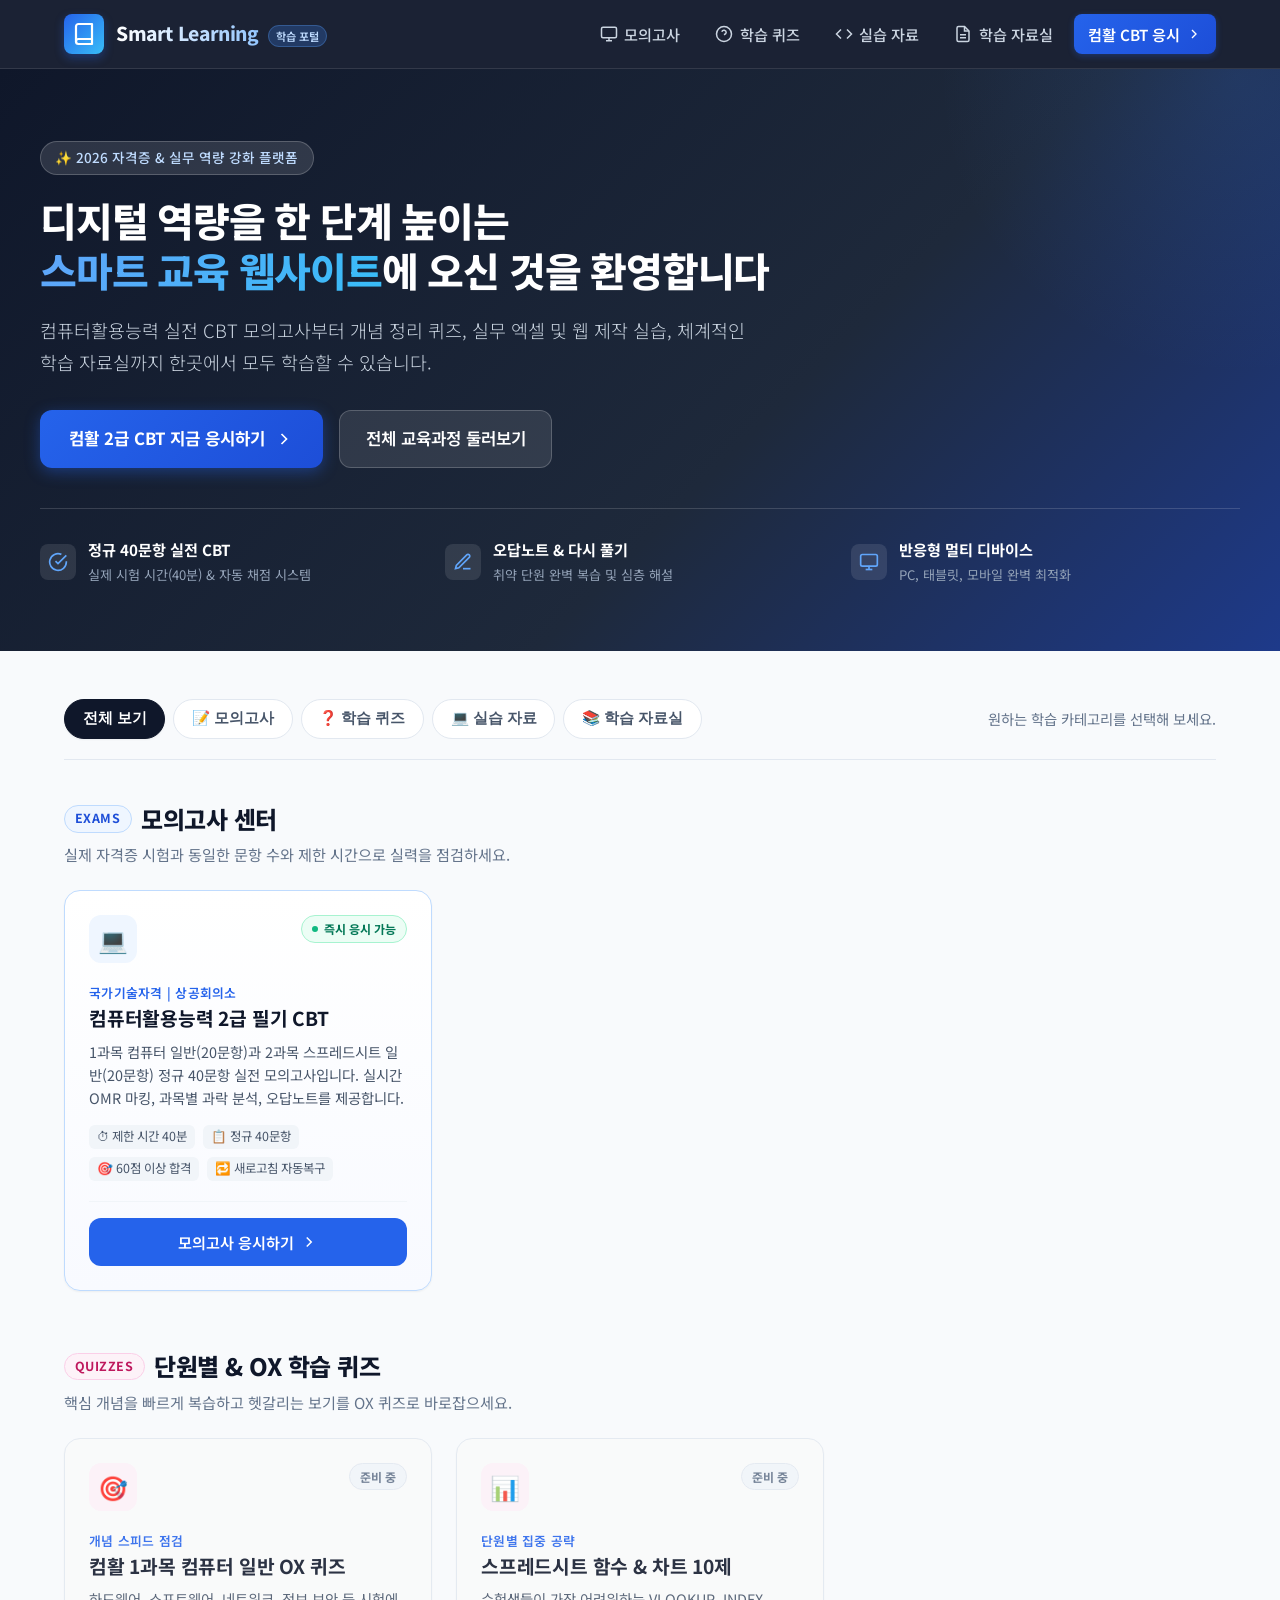
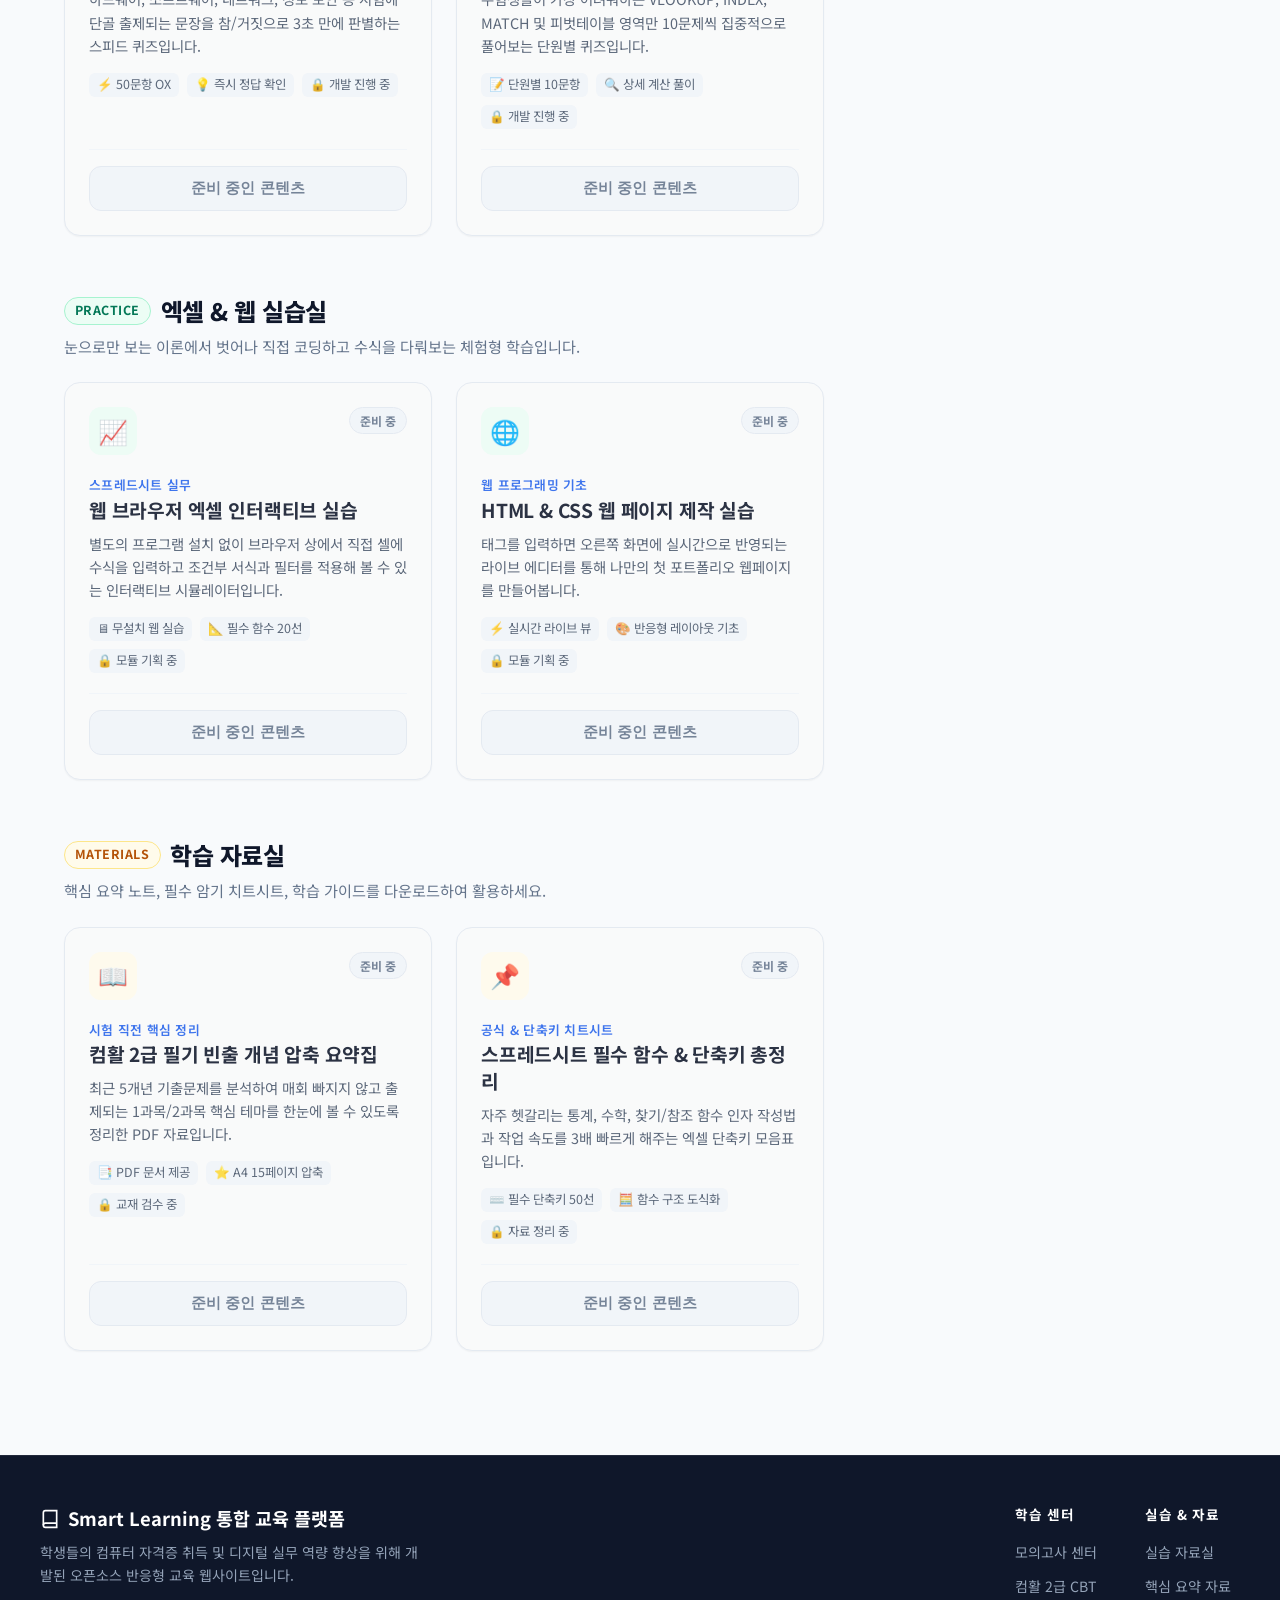
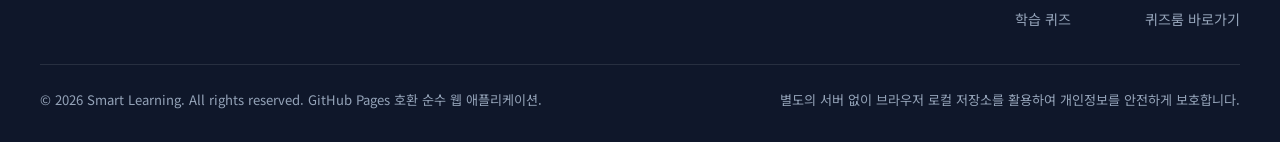
==== index.html @ a17dc9d6 "Add files via upload Initial commit - Smart Learning" ====
<!DOCTYPE html>
<html lang="ko">

<head>
  <meta charset="UTF-8">
  <meta name="viewport" content="width=device-width, initial-scale=1.0">
  <title>Smart Learning - 스마트 교육 포털</title>
  <meta name="description" content="컴퓨터활용능력 CBT 모의고사, 단원별 퀴즈, 엑셀 및 웹 실습, 학습 자료실을 갖춘 통합 스마트러닝 플랫폼">

  <!-- 웹 폰트 (Noto Sans KR) -->
  <link rel="preconnect" href="https://fonts.googleapis.com">
  <link rel="preconnect" href="https://fonts.gstatic.com" crossorigin>
  <link href="https://fonts.googleapis.com/css2?family=Noto+Sans+KR:wght@300;400;500;600;700;800&display=swap"
    rel="stylesheet">

  <!-- 공통 스타일시트 (상대 경로) -->
  <link rel="stylesheet" href="./assets/css/main.css">
</head>

<body>
  <!-- =========================================================================
       1. 상단 글로벌 네비게이션 (GNB)
       ========================================================================= -->
  <header class="site-header">
    <div class="header-container">
      <a href="./index.html" class="brand-logo" aria-label="Smart Learning 홈으로 이동">
        <div class="brand-icon">
          <svg width="24" height="24" viewBox="0 0 24 24" fill="none" stroke="currentColor" stroke-width="2.2"
            stroke-linecap="round" stroke-linejoin="round">
            <path d="M4 19.5A2.5 2.5 0 0 1 6.5 17H20"></path>
            <path d="M6.5 2H20v20H6.5A2.5 2.5 0 0 1 4 19.5v-15A2.5 2.5 0 0 1 6.5 2z"></path>
          </svg>
        </div>
        <div>
          <span class="brand-title">Smart Learning</span>
          <span class="brand-badge">학습 포털</span>
        </div>
      </a>

      <!-- 데스크톱 네비게이션 -->
      <nav class="nav-desktop" aria-label="주요 메뉴">
        <a href="#exams" class="nav-link">
          <svg width="18" height="18" viewBox="0 0 24 24" fill="none" stroke="currentColor" stroke-width="2">
            <rect x="2" y="3" width="20" height="14" rx="2" ry="2"></rect>
            <line x1="8" y1="21" x2="16" y2="21"></line>
            <line x1="12" y1="17" x2="12" y2="21"></line>
          </svg>
          <span>모의고사</span>
        </a>
        <a href="#quizzes" class="nav-link">
          <svg width="18" height="18" viewBox="0 0 24 24" fill="none" stroke="currentColor" stroke-width="2">
            <circle cx="12" cy="12" r="10"></circle>
            <path d="M9.09 9a3 3 0 0 1 5.83 1c0 2-3 3-3 3"></path>
            <line x1="12" y1="17" x2="12.01" y2="17"></line>
          </svg>
          <span>학습 퀴즈</span>
        </a>
        <a href="#practice" class="nav-link">
          <svg width="18" height="18" viewBox="0 0 24 24" fill="none" stroke="currentColor" stroke-width="2">
            <polyline points="16 18 22 12 16 6"></polyline>
            <polyline points="8 6 2 12 8 18"></polyline>
          </svg>
          <span>실습 자료</span>
        </a>
        <a href="#materials" class="nav-link">
          <svg width="18" height="18" viewBox="0 0 24 24" fill="none" stroke="currentColor" stroke-width="2">
            <path d="M14 2H6a2 2 0 0 0-2 2v16a2 2 0 0 0 2 2h12a2 2 0 0 0 2-2V8z"></path>
            <polyline points="14 2 14 8 20 8"></polyline>
            <line x1="16" y1="13" x2="8" y2="13"></line>
            <line x1="16" y1="17" x2="8" y2="17"></line>
          </svg>
          <span>학습 자료실</span>
        </a>
        <a href="./exams/com2-cbt/index.html" class="nav-link nav-cta">
          <span>컴활 CBT 응시</span>
          <svg width="16" height="16" viewBox="0 0 24 24" fill="none" stroke="currentColor" stroke-width="2">
            <polyline points="9 18 15 12 9 6"></polyline>
          </svg>
        </a>
      </nav>

      <!-- 모바일 햄버거 토글 버튼 -->
      <button type="button" class="mobile-menu-btn" id="mobile-menu-toggle" aria-label="모바일 메뉴 열기"
        aria-expanded="false">
        <svg width="26" height="26" viewBox="0 0 24 24" fill="none" stroke="currentColor" stroke-width="2">
          <line x1="3" y1="12" x2="21" y2="12"></line>
          <line x1="3" y1="6" x2="21" y2="6"></line>
          <line x1="3" y1="18" x2="21" y2="18"></line>
        </svg>
      </button>
    </div>

    <!-- 모바일 드로어 메뉴 -->
    <div class="mobile-nav-drawer" id="mobile-nav-drawer">
      <ul class="mobile-nav-list">
        <li>
          <a href="#exams" class="mobile-nav-link">📝 모의고사 (Exams)</a>
        </li>
        <li>
          <a href="#quizzes" class="mobile-nav-link">❓ 학습 퀴즈 (Quizzes)</a>
        </li>
        <li>
          <a href="#practice" class="mobile-nav-link">💻 실습 자료 (Practice)</a>
        </li>
        <li>
          <a href="#materials" class="mobile-nav-link">📚 학습 자료실 (Materials)</a>
        </li>
        <li>
          <a href="./exams/com2-cbt/index.html" class="mobile-nav-link" style="color: #60a5fa; font-weight: 700;">🚀
            컴활 2급 CBT 바로 응시</a>
        </li>
      </ul>
    </div>
  </header>

  <!-- =========================================================================
       2. 히어로 배너 섹션
       ========================================================================= -->
  <section class="hero-section">
    <div class="hero-container">
      <div class="hero-pill">
        <span>✨ 2026 자격증 & 실무 역량 강화 플랫폼</span>
      </div>
      <h1 class="hero-title">
        디지털 역량을 한 단계 높이는<br>
        <span class="highlight">스마트 교육 웹사이트</span>에 오신 것을 환영합니다
      </h1>
      <p class="hero-desc">
        컴퓨터활용능력 실전 CBT 모의고사부터 개념 정리 퀴즈, 실무 엑셀 및 웹 제작 실습,
        체계적인 학습 자료실까지 한곳에서 모두 학습할 수 있습니다.
      </p>

      <div class="hero-actions">
        <a href="./exams/com2-cbt/index.html" class="btn-primary-hero">
          <span>컴활 2급 CBT 지금 응시하기</span>
          <svg width="20" height="20" viewBox="0 0 24 24" fill="none" stroke="currentColor" stroke-width="2">
            <polyline points="9 18 15 12 9 6"></polyline>
          </svg>
        </a>
        <a href="#content-area" class="btn-secondary-hero">
          <span>전체 교육과정 둘러보기</span>
        </a>
      </div>

      <!-- 하단 특징 요약 -->
      <div class="hero-features">
        <div class="feature-item">
          <div class="feature-icon-wrapper">
            <svg width="20" height="20" viewBox="0 0 24 24" fill="none" stroke="currentColor" stroke-width="2">
              <path d="M22 11.08V12a10 10 0 1 1-5.93-9.14"></path>
              <polyline points="22 4 12 14.01 9 11.01"></polyline>
            </svg>
          </div>
          <div class="feature-text">
            <strong>정규 40문항 실전 CBT</strong>
            <span>실제 시험 시간(40분) & 자동 채점 시스템</span>
          </div>
        </div>
        <div class="feature-item">
          <div class="feature-icon-wrapper">
            <svg width="20" height="20" viewBox="0 0 24 24" fill="none" stroke="currentColor" stroke-width="2">
              <path d="M12 20h9"></path>
              <path d="M16.5 3.5a2.121 2.121 0 0 1 3 3L7 19l-4 1 1-4L16.5 3.5z"></path>
            </svg>
          </div>
          <div class="feature-text">
            <strong>오답노트 & 다시 풀기</strong>
            <span>취약 단원 완벽 복습 및 심층 해설</span>
          </div>
        </div>
        <div class="feature-item">
          <div class="feature-icon-wrapper">
            <svg width="20" height="20" viewBox="0 0 24 24" fill="none" stroke="currentColor" stroke-width="2">
              <rect x="2" y="3" width="20" height="14" rx="2" ry="2"></rect>
              <line x1="8" y1="21" x2="16" y2="21"></line>
              <line x1="12" y1="17" x2="12" y2="21"></line>
            </svg>
          </div>
          <div class="feature-text">
            <strong>반응형 멀티 디바이스</strong>
            <span>PC, 태블릿, 모바일 완벽 최적화</span>
          </div>
        </div>
      </div>
    </div>
  </section>

  <!-- =========================================================================
       3. 메인 콘텐츠 영역 (필터 및 4대 학습 영역)
       ========================================================================= -->
  <main class="main-wrapper" id="content-area">
    <!-- 카테고리 필터 탭 -->
    <div class="filter-container">
      <div class="filter-tabs" role="tablist">
        <button type="button" class="filter-btn active" data-filter="all">
          <span>전체 보기</span>
        </button>
        <button type="button" class="filter-btn" data-filter="exams">
          <span>📝 모의고사</span>
        </button>
        <button type="button" class="filter-btn" data-filter="quizzes">
          <span>❓ 학습 퀴즈</span>
        </button>
        <button type="button" class="filter-btn" data-filter="practice">
          <span>💻 실습 자료</span>
        </button>
        <button type="button" class="filter-btn" data-filter="materials">
          <span>📚 학습 자료실</span>
        </button>
      </div>
      <div class="filter-info">
        <span>원하는 학습 카테고리를 선택해 보세요.</span>
      </div>
    </div>

    <!-- =======================================================================
         카테고리 1: 모의고사 (Exams)
         ======================================================================= -->
    <section class="category-section" id="exams" data-category="exams">
      <div class="section-header">
        <div>
          <div class="section-title-wrap">
            <span class="section-badge badge-exams">EXAMS</span>
            <h2 class="section-title">모의고사 센터</h2>
          </div>
          <p class="section-desc">실제 자격증 시험과 동일한 문항 수와 제한 시간으로 실력을 점검하세요.</p>
        </div>
      </div>

      <div class="cards-grid">
        <!-- [활성] 컴퓨터활용능력 2급 필기 CBT 카드 -->
        <article class="learning-card active-card">
          <div>
            <div class="card-header-row">
              <div class="card-icon icon-blue">
                💻
              </div>
              <span class="card-status-pill status-active">즉시 응시 가능</span>
            </div>
            <div class="card-body">
              <span class="card-subject">국가기술자격 | 상공회의소</span>
              <h3 class="card-title">컴퓨터활용능력 2급 필기 CBT</h3>
              <p class="card-description">
                1과목 컴퓨터 일반(20문항)과 2과목 스프레드시트 일반(20문항) 정규 40문항 실전 모의고사입니다. 실시간 OMR 마킹, 과목별 과락 분석, 오답노트를 제공합니다.
              </p>
              <div class="card-meta-list">
                <span class="meta-chip">⏱ 제한 시간 40분</span>
                <span class="meta-chip">📋 정규 40문항</span>
                <span class="meta-chip">🎯 60점 이상 합격</span>
                <span class="meta-chip">🔁 새로고침 자동복구</span>
              </div>
            </div>
          </div>
          <div class="card-footer">
            <a href="./exams/com2-cbt/index.html" class="btn-card-start">
              <span>모의고사 응시하기</span>
              <svg width="18" height="18" viewBox="0 0 24 24" fill="none" stroke="currentColor" stroke-width="2">
                <polyline points="9 18 15 12 9 6"></polyline>
              </svg>
            </a>
          </div>
        </article>
      </div>
    </section>

    <!-- =======================================================================
         카테고리 2: 학습 퀴즈 (Quizzes)
         ======================================================================= -->
    <section class="category-section" id="quizzes" data-category="quizzes">
      <div class="section-header">
        <div>
          <div class="section-title-wrap">
            <span class="section-badge badge-quizzes">QUIZZES</span>
            <h2 class="section-title">단원별 & OX 학습 퀴즈</h2>
          </div>
          <p class="section-desc">핵심 개념을 빠르게 복습하고 헷갈리는 보기를 OX 퀴즈로 바로잡으세요.</p>
        </div>
      </div>

      <div class="cards-grid">
        <!-- [준비 중] 컴퓨터일반 OX 퀴즈 -->
        <article class="learning-card pending-card">
          <div>
            <div class="card-header-row">
              <div class="card-icon icon-pink">
                🎯
              </div>
              <span class="card-status-pill status-pending">준비 중</span>
            </div>
            <div class="card-body">
              <span class="card-subject">개념 스피드 점검</span>
              <h3 class="card-title">컴활 1과목 컴퓨터 일반 OX 퀴즈</h3>
              <p class="card-description">
                하드웨어, 소프트웨어, 네트워크, 정보 보안 등 시험에 단골 출제되는 문장을 참/거짓으로 3초 만에 판별하는 스피드 퀴즈입니다.
              </p>
              <div class="card-meta-list">
                <span class="meta-chip">⚡ 50문항 OX</span>
                <span class="meta-chip">💡 즉시 정답 확인</span>
                <span class="meta-chip">🔒 개발 진행 중</span>
              </div>
            </div>
          </div>
          <div class="card-footer">
            <button type="button" class="btn-card-pending" data-pending="true"
              data-content-title="컴활 1과목 컴퓨터 일반 OX 퀴즈">
              <span>준비 중인 콘텐츠</span>
            </button>
          </div>
        </article>

        <!-- [준비 중] 스프레드시트 단원별 10제 -->
        <article class="learning-card pending-card">
          <div>
            <div class="card-header-row">
              <div class="card-icon icon-pink">
                📊
              </div>
              <span class="card-status-pill status-pending">준비 중</span>
            </div>
            <div class="card-body">
              <span class="card-subject">단원별 집중 공략</span>
              <h3 class="card-title">스프레드시트 함수 & 차트 10제</h3>
              <p class="card-description">
                수험생들이 가장 어려워하는 VLOOKUP, INDEX, MATCH 및 피벗테이블 영역만 10문제씩 집중적으로 풀어보는 단원별 퀴즈입니다.
              </p>
              <div class="card-meta-list">
                <span class="meta-chip">📝 단원별 10문항</span>
                <span class="meta-chip">🔍 상세 계산 풀이</span>
                <span class="meta-chip">🔒 개발 진행 중</span>
              </div>
            </div>
          </div>
          <div class="card-footer">
            <button type="button" class="btn-card-pending" data-pending="true"
              data-content-title="스프레드시트 함수 & 차트 10제 퀴즈">
              <span>준비 중인 콘텐츠</span>
            </button>
          </div>
        </article>
      </div>
    </section>

    <!-- =======================================================================
         카테고리 3: 실습 자료 (Practice)
         ======================================================================= -->
    <section class="category-section" id="practice" data-category="practice">
      <div class="section-header">
        <div>
          <div class="section-title-wrap">
            <span class="section-badge badge-practice">PRACTICE</span>
            <h2 class="section-title">엑셀 & 웹 실습실</h2>
          </div>
          <p class="section-desc">눈으로만 보는 이론에서 벗어나 직접 코딩하고 수식을 다뤄보는 체험형 학습입니다.</p>
        </div>
      </div>

      <div class="cards-grid">
        <!-- [준비 중] 인터랙티브 엑셀 실습 -->
        <article class="learning-card pending-card">
          <div>
            <div class="card-header-row">
              <div class="card-icon icon-emerald">
                📈
              </div>
              <span class="card-status-pill status-pending">준비 중</span>
            </div>
            <div class="card-body">
              <span class="card-subject">스프레드시트 실무</span>
              <h3 class="card-title">웹 브라우저 엑셀 인터랙티브 실습</h3>
              <p class="card-description">
                별도의 프로그램 설치 없이 브라우저 상에서 직접 셀에 수식을 입력하고 조건부 서식과 필터를 적용해 볼 수 있는 인터랙티브 시뮬레이터입니다.
              </p>
              <div class="card-meta-list">
                <span class="meta-chip">🖥 무설치 웹 실습</span>
                <span class="meta-chip">📐 필수 함수 20선</span>
                <span class="meta-chip">🔒 모듈 기획 중</span>
              </div>
            </div>
          </div>
          <div class="card-footer">
            <button type="button" class="btn-card-pending" data-pending="true"
              data-content-title="웹 브라우저 엑셀 인터랙티브 실습실">
              <span>준비 중인 콘텐츠</span>
            </button>
          </div>
        </article>

        <!-- [준비 중] 웹 제작 기초 샌드박스 -->
        <article class="learning-card pending-card">
          <div>
            <div class="card-header-row">
              <div class="card-icon icon-emerald">
                🌐
              </div>
              <span class="card-status-pill status-pending">준비 중</span>
            </div>
            <div class="card-body">
              <span class="card-subject">웹 프로그래밍 기초</span>
              <h3 class="card-title">HTML & CSS 웹 페이지 제작 실습</h3>
              <p class="card-description">
                태그를 입력하면 오른쪽 화면에 실시간으로 반영되는 라이브 에디터를 통해 나만의 첫 포트폴리오 웹페이지를 만들어봅니다.
              </p>
              <div class="card-meta-list">
                <span class="meta-chip">⚡ 실시간 라이브 뷰</span>
                <span class="meta-chip">🎨 반응형 레이아웃 기초</span>
                <span class="meta-chip">🔒 모듈 기획 중</span>
              </div>
            </div>
          </div>
          <div class="card-footer">
            <button type="button" class="btn-card-pending" data-pending="true"
              data-content-title="HTML & CSS 웹 페이지 제작 실습">
              <span>준비 중인 콘텐츠</span>
            </button>
          </div>
        </article>
      </div>
    </section>

    <!-- =======================================================================
         카테고리 4: 학습 자료실 (Materials)
         ======================================================================= -->
    <section class="category-section" id="materials" data-category="materials">
      <div class="section-header">
        <div>
          <div class="section-title-wrap">
            <span class="section-badge badge-materials">MATERIALS</span>
            <h2 class="section-title">학습 자료실</h2>
          </div>
          <p class="section-desc">핵심 요약 노트, 필수 암기 치트시트, 학습 가이드를 다운로드하여 활용하세요.</p>
        </div>
      </div>

      <div class="cards-grid">
        <!-- [준비 중] 컴활 2급 필기 핵심 요약집 -->
        <article class="learning-card pending-card">
          <div>
            <div class="card-header-row">
              <div class="card-icon icon-amber">
                📖
              </div>
              <span class="card-status-pill status-pending">준비 중</span>
            </div>
            <div class="card-body">
              <span class="card-subject">시험 직전 핵심 정리</span>
              <h3 class="card-title">컴활 2급 필기 빈출 개념 압축 요약집</h3>
              <p class="card-description">
                최근 5개년 기출문제를 분석하여 매회 빠지지 않고 출제되는 1과목/2과목 핵심 테마를 한눈에 볼 수 있도록 정리한 PDF 자료입니다.
              </p>
              <div class="card-meta-list">
                <span class="meta-chip">📑 PDF 문서 제공</span>
                <span class="meta-chip">⭐ A4 15페이지 압축</span>
                <span class="meta-chip">🔒 교재 검수 중</span>
              </div>
            </div>
          </div>
          <div class="card-footer">
            <button type="button" class="btn-card-pending" data-pending="true"
              data-content-title="컴활 2급 필기 빈출 개념 압축 요약집">
              <span>준비 중인 콘텐츠</span>
            </button>
          </div>
        </article>

        <!-- [준비 중] 엑셀 함수 치트시트 -->
        <article class="learning-card pending-card">
          <div>
            <div class="card-header-row">
              <div class="card-icon icon-amber">
                📌
              </div>
              <span class="card-status-pill status-pending">준비 중</span>
            </div>
            <div class="card-body">
              <span class="card-subject">공식 & 단축키 치트시트</span>
              <h3 class="card-title">스프레드시트 필수 함수 & 단축키 총정리</h3>
              <p class="card-description">
                자주 헷갈리는 통계, 수학, 찾기/참조 함수 인자 작성법과 작업 속도를 3배 빠르게 해주는 엑셀 단축키 모음표입니다.
              </p>
              <div class="card-meta-list">
                <span class="meta-chip">⌨️ 필수 단축키 50선</span>
                <span class="meta-chip">🧮 함수 구조 도식화</span>
                <span class="meta-chip">🔒 자료 정리 중</span>
              </div>
            </div>
          </div>
          <div class="card-footer">
            <button type="button" class="btn-card-pending" data-pending="true"
              data-content-title="스프레드시트 필수 함수 & 단축키 총정리">
              <span>준비 중인 콘텐츠</span>
            </button>
          </div>
        </article>
      </div>
    </section>
  </main>

  <!-- =========================================================================
       4. '콘텐츠 준비 중' 안내 모달
       ========================================================================= -->
  <div class="modal-overlay" id="pending-modal" aria-hidden="true" role="dialog" aria-modal="true">
    <div class="modal-dialog">
      <div class="modal-icon-badge">
        ⏳
      </div>
      <h3 class="modal-title">콘텐츠 준비 중입니다</h3>
      <p class="modal-desc">
        선택하신 <strong id="modal-target-title" style="color: var(--primary-600);">해당 콘텐츠</strong>는<br>
        더 유익하고 풍성한 학습 경험을 위해 현재 정성껏 제작 및 검수 중입니다.<br>
        빠른 시일 내에 제공해 드릴 예정이오니 조금만 기다려 주세요!
      </p>
      <button type="button" class="modal-close-btn" data-close-modal>
        확인하고 닫기
      </button>
    </div>
  </div>

  <!-- =========================================================================
       5. 푸터
       ========================================================================= -->
  <footer class="site-footer">
    <div class="footer-container">
      <div class="footer-top">
        <div class="footer-brand">
          <div class="footer-brand-title">
            <svg width="20" height="20" viewBox="0 0 24 24" fill="none" stroke="currentColor" stroke-width="2">
              <path d="M4 19.5A2.5 2.5 0 0 1 6.5 17H20"></path>
              <path d="M6.5 2H20v20H6.5A2.5 2.5 0 0 1 4 19.5v-15A2.5 2.5 0 0 1 6.5 2z"></path>
            </svg>
            <span>Smart Learning 통합 교육 플랫폼</span>
          </div>
          <p class="footer-brand-desc">
            학생들의 컴퓨터 자격증 취득 및 디지털 실무 역량 향상을 위해 개발된 오픈소스 반응형 교육 웹사이트입니다.
          </p>
        </div>

        <div class="footer-links-group">
          <div>
            <div class="footer-col-title">학습 센터</div>
            <ul class="footer-links">
              <li><a href="#exams" class="footer-link">모의고사 센터</a></li>
              <li><a href="./exams/com2-cbt/index.html" class="footer-link">컴활 2급 CBT</a></li>
              <li><a href="#quizzes" class="footer-link">학습 퀴즈</a></li>
            </ul>
          </div>
          <div>
            <div class="footer-col-title">실습 & 자료</div>
            <ul class="footer-links">
              <li><a href="#practice" class="footer-link">실습 자료실</a></li>
              <li><a href="#materials" class="footer-link">핵심 요약 자료</a></li>
              <li><a href="./quizzes/index.html" class="footer-link">퀴즈룸 바로가기</a></li>
            </ul>
          </div>
        </div>
      </div>

      <div class="footer-bottom">
        <p>&copy; 2026 Smart Learning. All rights reserved. GitHub Pages 호환 순수 웹 애플리케이션.</p>
        <p>별도의 서버 없이 브라우저 로컬 저장소를 활용하여 개인정보를 안전하게 보호합니다.</p>
      </div>
    </div>
  </footer>

  <!-- 공통 스크립트 (상대 경로) -->
  <script src="./assets/js/main.js"></script>
</body>

</html>
---- assets/css/main.css ----
/* ==========================================================================
   Smart Learning - 통합 교육 포털 공통 스타일시트
   반응형 및 모던 에듀테크 테마
   ========================================================================== */

:root {
  /* 테마 컬러 팔레트 */
  --primary-50: #eff6ff;
  --primary-100: #dbeafe;
  --primary-200: #bfdbfe;
  --primary-500: #3b82f6;
  --primary-600: #2563eb;
  --primary-700: #1d4ed8;
  --primary-800: #1e40af;
  --primary-900: #1e3a8a;

  --navy-900: #0f172a;
  --navy-800: #1e293b;
  --navy-700: #334155;
  --slate-600: #475569;
  --slate-500: #64748b;
  --slate-400: #94a3b8;
  --slate-200: #e2e8f0;
  --slate-100: #f1f5f9;
  --slate-50: #f8fafc;

  --success-50: #ecfdf5;
  --success-500: #10b981;
  --success-600: #059669;
  --success-700: #047857;

  --amber-50: #fffbeb;
  --amber-500: #f59e0b;
  --amber-600: #d97706;

  --indigo-50: #eef2ff;
  --indigo-600: #4f46e5;

  --text-primary: #0f172a;
  --text-secondary: #475569;
  --text-muted: #64748b;
  --text-light: #94a3b8;
  --bg-body: #f8fafc;
  --bg-card: #ffffff;

  --shadow-sm: 0 1px 2px 0 rgba(0, 0, 0, 0.05);
  --shadow-md: 0 4px 6px -1px rgba(0, 0, 0, 0.08), 0 2px 4px -2px rgba(0, 0, 0, 0.05);
  --shadow-lg: 0 10px 15px -3px rgba(0, 0, 0, 0.08), 0 4px 6px -4px rgba(0, 0, 0, 0.05);
  --shadow-xl: 0 20px 25px -5px rgba(0, 0, 0, 0.1), 0 8px 10px -6px rgba(0, 0, 0, 0.05);

  --radius-sm: 0.375rem;
  --radius-md: 0.5rem;
  --radius-lg: 0.75rem;
  --radius-xl: 1rem;
  --radius-full: 9999px;

  --transition-fast: 0.15s ease;
  --transition-normal: 0.25s ease;
}

*,
*::before,
*::after {
  box-sizing: border-box;
  margin: 0;
  padding: 0;
}

html {
  scroll-behavior: smooth;
  font-size: 16px;
}

body {
  font-family: 'Noto Sans KR', -apple-system, BlinkMacSystemFont, 'Segoe UI', Roboto, Helvetica, Arial, sans-serif;
  color: var(--text-primary);
  background-color: var(--bg-body);
  line-height: 1.6;
  -webkit-font-smoothing: antialiased;
  min-height: 100vh;
  display: flex;
  flex-direction: column;
}

a {
  color: inherit;
  text-decoration: none;
}

/* ==========================================================================
   헤더 & 네비게이션
   ========================================================================== */
.site-header {
  position: sticky;
  top: 0;
  z-index: 100;
  background: rgba(15, 23, 42, 0.95);
  backdrop-filter: blur(12px);
  border-bottom: 1px solid rgba(255, 255, 255, 0.1);
  color: #ffffff;
}

.header-container {
  max-width: 1200px;
  margin: 0 auto;
  padding: 0.85rem 1.5rem;
  display: flex;
  align-items: center;
  justify-content: space-between;
}

.brand-logo {
  display: flex;
  align-items: center;
  gap: 0.75rem;
}

.brand-icon {
  width: 40px;
  height: 40px;
  border-radius: var(--radius-md);
  background: linear-gradient(135deg, #2563eb, #38bdf8);
  display: flex;
  align-items: center;
  justify-content: center;
  color: #ffffff;
  box-shadow: 0 4px 10px rgba(37, 99, 235, 0.35);
}

.brand-title {
  font-size: 1.2rem;
  font-weight: 800;
  letter-spacing: -0.02em;
  background: linear-gradient(90deg, #ffffff, #93c5fd);
  -webkit-background-clip: text;
  -webkit-text-fill-color: transparent;
}

.brand-badge {
  font-size: 0.7rem;
  font-weight: 600;
  padding: 2px 7px;
  background: rgba(59, 130, 246, 0.25);
  color: #bfdbfe;
  border-radius: var(--radius-full);
  border: 1px solid rgba(96, 165, 250, 0.3);
  margin-left: 0.35rem;
}

.nav-desktop {
  display: flex;
  align-items: center;
  gap: 0.5rem;
}

.nav-link {
  padding: 0.5rem 0.85rem;
  font-size: 0.95rem;
  font-weight: 500;
  color: #cbd5e1;
  border-radius: var(--radius-md);
  transition: all var(--transition-fast);
  display: flex;
  align-items: center;
  gap: 0.4rem;
}

.nav-link:hover,
.nav-link.active {
  color: #ffffff;
  background: rgba(255, 255, 255, 0.1);
}

.nav-cta {
  background: linear-gradient(135deg, var(--primary-600), var(--primary-700));
  color: #ffffff !important;
  font-weight: 600;
  box-shadow: 0 2px 6px rgba(37, 99, 235, 0.3);
}

.nav-cta:hover {
  background: linear-gradient(135deg, var(--primary-500), var(--primary-600)) !important;
  transform: translateY(-1px);
}

/* 모바일 메뉴 버튼 */
.mobile-menu-btn {
  display: none;
  background: transparent;
  border: none;
  color: #ffffff;
  cursor: pointer;
  padding: 0.4rem;
  border-radius: var(--radius-sm);
}

.mobile-menu-btn:focus-visible {
  outline: 2px solid var(--primary-500);
}

.mobile-nav-drawer {
  display: none;
  background: var(--navy-800);
  border-bottom: 1px solid rgba(255, 255, 255, 0.1);
  padding: 1rem 1.5rem;
}

.mobile-nav-drawer.open {
  display: block;
}

.mobile-nav-list {
  list-style: none;
  display: flex;
  flex-direction: column;
  gap: 0.5rem;
}

.mobile-nav-link {
  display: flex;
  align-items: center;
  gap: 0.6rem;
  padding: 0.75rem 1rem;
  color: #e2e8f0;
  font-size: 1rem;
  font-weight: 500;
  border-radius: var(--radius-md);
  transition: background var(--transition-fast);
}

.mobile-nav-link:hover {
  background: rgba(255, 255, 255, 0.08);
}

/* ==========================================================================
   히어로 섹션
   ========================================================================== */
.hero-section {
  background: linear-gradient(135deg, #0f172a 0%, #1e293b 60%, #1e3a8a 100%);
  color: #ffffff;
  padding: 4.5rem 1.5rem 4rem;
  position: relative;
  overflow: hidden;
}

.hero-section::after {
  content: '';
  position: absolute;
  top: -50%;
  right: -20%;
  width: 600px;
  height: 600px;
  background: radial-gradient(circle, rgba(59, 130, 246, 0.15) 0%, transparent 70%);
  border-radius: 50%;
  pointer-events: none;
}

.hero-container {
  max-width: 1200px;
  margin: 0 auto;
  position: relative;
  z-index: 2;
}

.hero-pill {
  display: inline-flex;
  align-items: center;
  gap: 0.5rem;
  padding: 0.35rem 0.9rem;
  background: rgba(255, 255, 255, 0.12);
  border: 1px solid rgba(255, 255, 255, 0.2);
  border-radius: var(--radius-full);
  font-size: 0.85rem;
  font-weight: 500;
  color: #bfdbfe;
  margin-bottom: 1.25rem;
}

.hero-title {
  font-size: 2.5rem;
  font-weight: 800;
  line-height: 1.25;
  letter-spacing: -0.03em;
  margin-bottom: 1.25rem;
  max-width: 800px;
}

.hero-title .highlight {
  background: linear-gradient(120deg, #60a5fa, #38bdf8);
  -webkit-background-clip: text;
  -webkit-text-fill-color: transparent;
}

.hero-desc {
  font-size: 1.15rem;
  color: #cbd5e1;
  max-width: 720px;
  line-height: 1.7;
  margin-bottom: 2rem;
  font-weight: 300;
}

.hero-actions {
  display: flex;
  flex-wrap: wrap;
  gap: 1rem;
  margin-bottom: 2.5rem;
}

.btn-primary-hero {
  display: inline-flex;
  align-items: center;
  gap: 0.6rem;
  padding: 0.9rem 1.8rem;
  background: linear-gradient(135deg, #2563eb, #1d4ed8);
  color: #ffffff;
  font-size: 1.05rem;
  font-weight: 700;
  border-radius: var(--radius-lg);
  box-shadow: 0 4px 15px rgba(37, 99, 235, 0.4);
  transition: all var(--transition-fast);
}

.btn-primary-hero:hover {
  background: linear-gradient(135deg, #3b82f6, #2563eb);
  transform: translateY(-2px);
  box-shadow: 0 6px 20px rgba(37, 99, 235, 0.5);
}

.btn-secondary-hero {
  display: inline-flex;
  align-items: center;
  gap: 0.5rem;
  padding: 0.9rem 1.6rem;
  background: rgba(255, 255, 255, 0.1);
  color: #ffffff;
  font-size: 1.05rem;
  font-weight: 600;
  border-radius: var(--radius-lg);
  border: 1px solid rgba(255, 255, 255, 0.2);
  transition: all var(--transition-fast);
}

.btn-secondary-hero:hover {
  background: rgba(255, 255, 255, 0.2);
}

/* 주요 특징 뱃지 바 */
.hero-features {
  display: grid;
  grid-template-columns: repeat(auto-fit, minmax(240px, 1fr));
  gap: 1rem;
  padding-top: 1.75rem;
  border-top: 1px solid rgba(255, 255, 255, 0.15);
}

.feature-item {
  display: flex;
  align-items: center;
  gap: 0.75rem;
  color: #e2e8f0;
}

.feature-icon-wrapper {
  width: 36px;
  height: 36px;
  border-radius: var(--radius-md);
  background: rgba(255, 255, 255, 0.1);
  display: flex;
  align-items: center;
  justify-content: center;
  color: #60a5fa;
  flex-shrink: 0;
}

.feature-text strong {
  display: block;
  font-size: 0.95rem;
  color: #ffffff;
}

.feature-text span {
  font-size: 0.82rem;
  color: #94a3b8;
}

/* ==========================================================================
   필터 & 메인 콘텐츠 레이아웃
   ========================================================================== */
.main-wrapper {
  max-width: 1200px;
  margin: 0 auto;
  padding: 3rem 1.5rem;
  width: 100%;
  flex: 1;
}

/* 필터 탭 네비게이션 */
.filter-container {
  display: flex;
  align-items: center;
  justify-content: space-between;
  gap: 1rem;
  margin-bottom: 2.5rem;
  flex-wrap: wrap;
  padding-bottom: 1.25rem;
  border-bottom: 1px solid var(--slate-200);
}

.filter-tabs {
  display: flex;
  gap: 0.5rem;
  flex-wrap: wrap;
}

.filter-btn {
  display: inline-flex;
  align-items: center;
  gap: 0.4rem;
  padding: 0.6rem 1.1rem;
  font-size: 0.92rem;
  font-weight: 600;
  border-radius: var(--radius-full);
  border: 1px solid var(--slate-200);
  background: #ffffff;
  color: var(--text-secondary);
  cursor: pointer;
  transition: all var(--transition-fast);
}

.filter-btn:hover {
  border-color: var(--primary-500);
  color: var(--primary-600);
}

.filter-btn.active {
  background: var(--navy-900);
  color: #ffffff;
  border-color: var(--navy-900);
  box-shadow: var(--shadow-sm);
}

.filter-info {
  font-size: 0.9rem;
  color: var(--text-muted);
}

/* ==========================================================================
   카테고리 섹션 및 카드 그리드
   ========================================================================== */
.category-section {
  margin-bottom: 3.5rem;
}

.section-header {
  display: flex;
  align-items: flex-end;
  justify-content: space-between;
  margin-bottom: 1.5rem;
}

.section-title-wrap {
  display: flex;
  align-items: center;
  gap: 0.6rem;
}

.section-badge {
  font-size: 0.78rem;
  font-weight: 700;
  padding: 3px 10px;
  border-radius: var(--radius-full);
  letter-spacing: 0.04em;
  text-transform: uppercase;
}

.badge-exams {
  background: #eff6ff;
  color: #1d4ed8;
  border: 1px solid #bfdbfe;
}

.badge-quizzes {
  background: #fdf2f8;
  color: #be185d;
  border: 1px solid #fbcfe8;
}

.badge-practice {
  background: #ecfdf5;
  color: #047857;
  border: 1px solid #a7f3d0;
}

.badge-materials {
  background: #fffbeb;
  color: #b45309;
  border: 1px solid #fde68a;
}

.section-title {
  font-size: 1.5rem;
  font-weight: 800;
  color: var(--text-primary);
  letter-spacing: -0.02em;
}

.section-desc {
  font-size: 0.95rem;
  color: var(--text-muted);
  margin-top: 0.25rem;
}

.cards-grid {
  display: grid;
  grid-template-columns: repeat(auto-fill, minmax(340px, 1fr));
  gap: 1.5rem;
}

/* 개별 학습 카드 */
.learning-card {
  background: var(--bg-card);
  border-radius: var(--radius-xl);
  border: 1px solid var(--slate-200);
  padding: 1.5rem;
  display: flex;
  flex-direction: column;
  justify-content: space-between;
  box-shadow: var(--shadow-sm);
  transition: all var(--transition-normal);
  position: relative;
  overflow: hidden;
}

.learning-card:hover {
  transform: translateY(-4px);
  box-shadow: var(--shadow-lg);
  border-color: #cbd5e1;
}

/* 상태별 스타일 */
.learning-card.active-card {
  border-color: var(--primary-200);
  background: linear-gradient(180deg, #ffffff 0%, #f8faff 100%);
}

.learning-card.active-card:hover {
  border-color: var(--primary-500);
  box-shadow: 0 12px 24px -6px rgba(37, 99, 235, 0.15);
}

.learning-card.pending-card {
  opacity: 0.88;
  background: #fafafa;
}

.learning-card.pending-card:hover {
  opacity: 1;
}

/* 카드 상단 */
.card-header-row {
  display: flex;
  align-items: flex-start;
  justify-content: space-between;
  gap: 0.75rem;
  margin-bottom: 1rem;
}

.card-icon {
  width: 48px;
  height: 48px;
  border-radius: var(--radius-lg);
  display: flex;
  align-items: center;
  justify-content: center;
  font-size: 1.5rem;
  flex-shrink: 0;
}

.icon-blue {
  background: #eff6ff;
  color: #2563eb;
}

.icon-emerald {
  background: #ecfdf5;
  color: #059669;
}

.icon-pink {
  background: #fdf2f8;
  color: #db2777;
}

.icon-amber {
  background: #fffbeb;
  color: #d97706;
}

.icon-slate {
  background: #f1f5f9;
  color: #475569;
}

.card-status-pill {
  font-size: 0.75rem;
  font-weight: 700;
  padding: 3px 10px;
  border-radius: var(--radius-full);
  display: inline-flex;
  align-items: center;
  gap: 0.35rem;
}

.status-active {
  background: var(--success-50);
  color: var(--success-700);
  border: 1px solid #a7f3d0;
}

.status-active::before {
  content: '';
  width: 6px;
  height: 6px;
  background: var(--success-500);
  border-radius: 50%;
  animation: pulse-dot 1.8s infinite;
}

@keyframes pulse-dot {
  0%, 100% { transform: scale(1); opacity: 1; }
  50% { transform: scale(1.4); opacity: 0.5; }
}

.status-pending {
  background: #f1f5f9;
  color: #64748b;
  border: 1px solid #e2e8f0;
}

/* 카드 본문 */
.card-body {
  margin-bottom: 1.25rem;
}

.card-subject {
  font-size: 0.8rem;
  font-weight: 600;
  color: var(--primary-600);
  text-transform: uppercase;
  margin-bottom: 0.35rem;
  letter-spacing: 0.02em;
}

.card-title {
  font-size: 1.2rem;
  font-weight: 700;
  color: var(--text-primary);
  margin-bottom: 0.5rem;
  line-height: 1.4;
  letter-spacing: -0.01em;
}

.card-description {
  font-size: 0.9rem;
  color: var(--text-secondary);
  line-height: 1.6;
  margin-bottom: 1rem;
}

.card-meta-list {
  display: flex;
  flex-wrap: wrap;
  gap: 0.5rem;
  margin-top: 0.5rem;
}

.meta-chip {
  font-size: 0.78rem;
  color: var(--slate-600);
  background: var(--slate-100);
  padding: 2px 8px;
  border-radius: var(--radius-sm);
  display: inline-flex;
  align-items: center;
  gap: 0.25rem;
}

/* 카드 하단 액션 */
.card-footer {
  padding-top: 1rem;
  border-top: 1px solid var(--slate-100);
  display: flex;
  align-items: center;
  justify-content: space-between;
}

.btn-card-start {
  display: inline-flex;
  align-items: center;
  justify-content: center;
  gap: 0.4rem;
  width: 100%;
  padding: 0.75rem 1.25rem;
  background: var(--primary-600);
  color: #ffffff;
  font-size: 0.95rem;
  font-weight: 600;
  border-radius: var(--radius-lg);
  border: none;
  cursor: pointer;
  transition: all var(--transition-fast);
}

.btn-card-start:hover {
  background: var(--primary-700);
  transform: translateY(-1px);
}

.btn-card-pending {
  display: inline-flex;
  align-items: center;
  justify-content: center;
  gap: 0.4rem;
  width: 100%;
  padding: 0.75rem 1.25rem;
  background: #f1f5f9;
  color: #64748b;
  font-size: 0.92rem;
  font-weight: 600;
  border-radius: var(--radius-lg);
  border: 1px solid #e2e8f0;
  cursor: pointer;
  transition: all var(--transition-fast);
}

.btn-card-pending:hover {
  background: #e2e8f0;
  color: #334155;
}

/* ==========================================================================
   알림 모달 (준비 중 모달)
   ========================================================================== */
.modal-overlay {
  position: fixed;
  inset: 0;
  background: rgba(15, 23, 42, 0.6);
  backdrop-filter: blur(4px);
  display: flex;
  align-items: center;
  justify-content: center;
  z-index: 1000;
  padding: 1.5rem;
  opacity: 0;
  visibility: hidden;
  transition: all var(--transition-normal);
}

.modal-overlay.open {
  opacity: 1;
  visibility: visible;
}

.modal-dialog {
  background: #ffffff;
  border-radius: var(--radius-xl);
  max-width: 460px;
  width: 100%;
  padding: 2rem;
  box-shadow: var(--shadow-xl);
  text-align: center;
  transform: scale(0.95);
  transition: transform var(--transition-normal);
}

.modal-overlay.open .modal-dialog {
  transform: scale(1);
}

.modal-icon-badge {
  width: 64px;
  height: 64px;
  margin: 0 auto 1.25rem;
  border-radius: 50%;
  background: #fffbeb;
  display: flex;
  align-items: center;
  justify-content: center;
  font-size: 2rem;
  color: #d97706;
}

.modal-title {
  font-size: 1.35rem;
  font-weight: 800;
  color: var(--text-primary);
  margin-bottom: 0.75rem;
}

.modal-desc {
  font-size: 0.95rem;
  color: var(--text-secondary);
  line-height: 1.6;
  margin-bottom: 1.75rem;
}

.modal-close-btn {
  width: 100%;
  padding: 0.8rem;
  background: var(--navy-900);
  color: #ffffff;
  border-radius: var(--radius-lg);
  font-size: 1rem;
  font-weight: 600;
  border: none;
  cursor: pointer;
  transition: background var(--transition-fast);
}

.modal-close-btn:hover {
  background: var(--navy-800);
}

/* ==========================================================================
   푸터
   ========================================================================== */
.site-footer {
  background: var(--navy-900);
  color: #94a3b8;
  padding: 3rem 1.5rem 2rem;
  margin-top: auto;
  border-top: 1px solid rgba(255, 255, 255, 0.08);
}

.footer-container {
  max-width: 1200px;
  margin: 0 auto;
}

.footer-top {
  display: flex;
  justify-content: space-between;
  align-items: flex-start;
  flex-wrap: wrap;
  gap: 2rem;
  padding-bottom: 2rem;
  border-bottom: 1px solid rgba(255, 255, 255, 0.1);
}

.footer-brand {
  max-width: 380px;
}

.footer-brand-title {
  font-size: 1.15rem;
  font-weight: 700;
  color: #ffffff;
  margin-bottom: 0.5rem;
  display: flex;
  align-items: center;
  gap: 0.5rem;
}

.footer-brand-desc {
  font-size: 0.88rem;
  line-height: 1.6;
}

.footer-links-group {
  display: flex;
  gap: 3rem;
  flex-wrap: wrap;
}

.footer-col-title {
  font-size: 0.85rem;
  font-weight: 700;
  color: #ffffff;
  text-transform: uppercase;
  letter-spacing: 0.05em;
  margin-bottom: 0.85rem;
}

.footer-links {
  list-style: none;
  display: flex;
  flex-direction: column;
  gap: 0.5rem;
}

.footer-link {
  font-size: 0.88rem;
  color: #94a3b8;
  transition: color var(--transition-fast);
}

.footer-link:hover {
  color: #ffffff;
}

.footer-bottom {
  padding-top: 1.5rem;
  display: flex;
  justify-content: space-between;
  align-items: center;
  flex-wrap: wrap;
  gap: 1rem;
  font-size: 0.82rem;
}

/* ==========================================================================
   서브 페이지 전용 공통 레이아웃 (quizzes, practice, materials 안내 페이지)
   ========================================================================== */
.subpage-hero {
  background: linear-gradient(135deg, var(--navy-900), var(--navy-800));
  color: #ffffff;
  padding: 3rem 1.5rem;
  text-align: center;
}

.subpage-back {
  display: inline-flex;
  align-items: center;
  gap: 0.4rem;
  font-size: 0.9rem;
  color: #93c5fd;
  margin-bottom: 1rem;
  font-weight: 500;
}

.subpage-back:hover {
  color: #ffffff;
  text-decoration: underline;
}

.placeholder-box {
  background: #ffffff;
  border: 2px dashed var(--slate-200);
  border-radius: var(--radius-xl);
  padding: 3.5rem 1.5rem;
  text-align: center;
  max-width: 600px;
  margin: 2rem auto;
}

.placeholder-icon {
  font-size: 3rem;
  margin-bottom: 1rem;
}

.placeholder-title {
  font-size: 1.35rem;
  font-weight: 700;
  color: var(--text-primary);
  margin-bottom: 0.5rem;
}

.placeholder-text {
  font-size: 0.95rem;
  color: var(--text-secondary);
  line-height: 1.6;
  margin-bottom: 1.5rem;
}

/* ==========================================================================
   반응형 미디어 쿼리
   ========================================================================== */
@media (max-width: 900px) {
  .hero-title {
    font-size: 2rem;
  }

  .cards-grid {
    grid-template-columns: repeat(auto-fill, minmax(280px, 1fr));
  }
}

@media (max-width: 768px) {
  .nav-desktop {
    display: none;
  }

  .mobile-menu-btn {
    display: block;
  }

  .hero-section {
    padding: 3rem 1.25rem 2.5rem;
  }

  .hero-title {
    font-size: 1.75rem;
  }

  .hero-desc {
    font-size: 1rem;
  }

  .filter-container {
    flex-direction: column;
    align-items: flex-start;
  }

  .cards-grid {
    grid-template-columns: 1fr;
  }

  .footer-top {
    flex-direction: column;
    gap: 1.5rem;
  }

  .footer-links-group {
    gap: 1.5rem;
  }
}
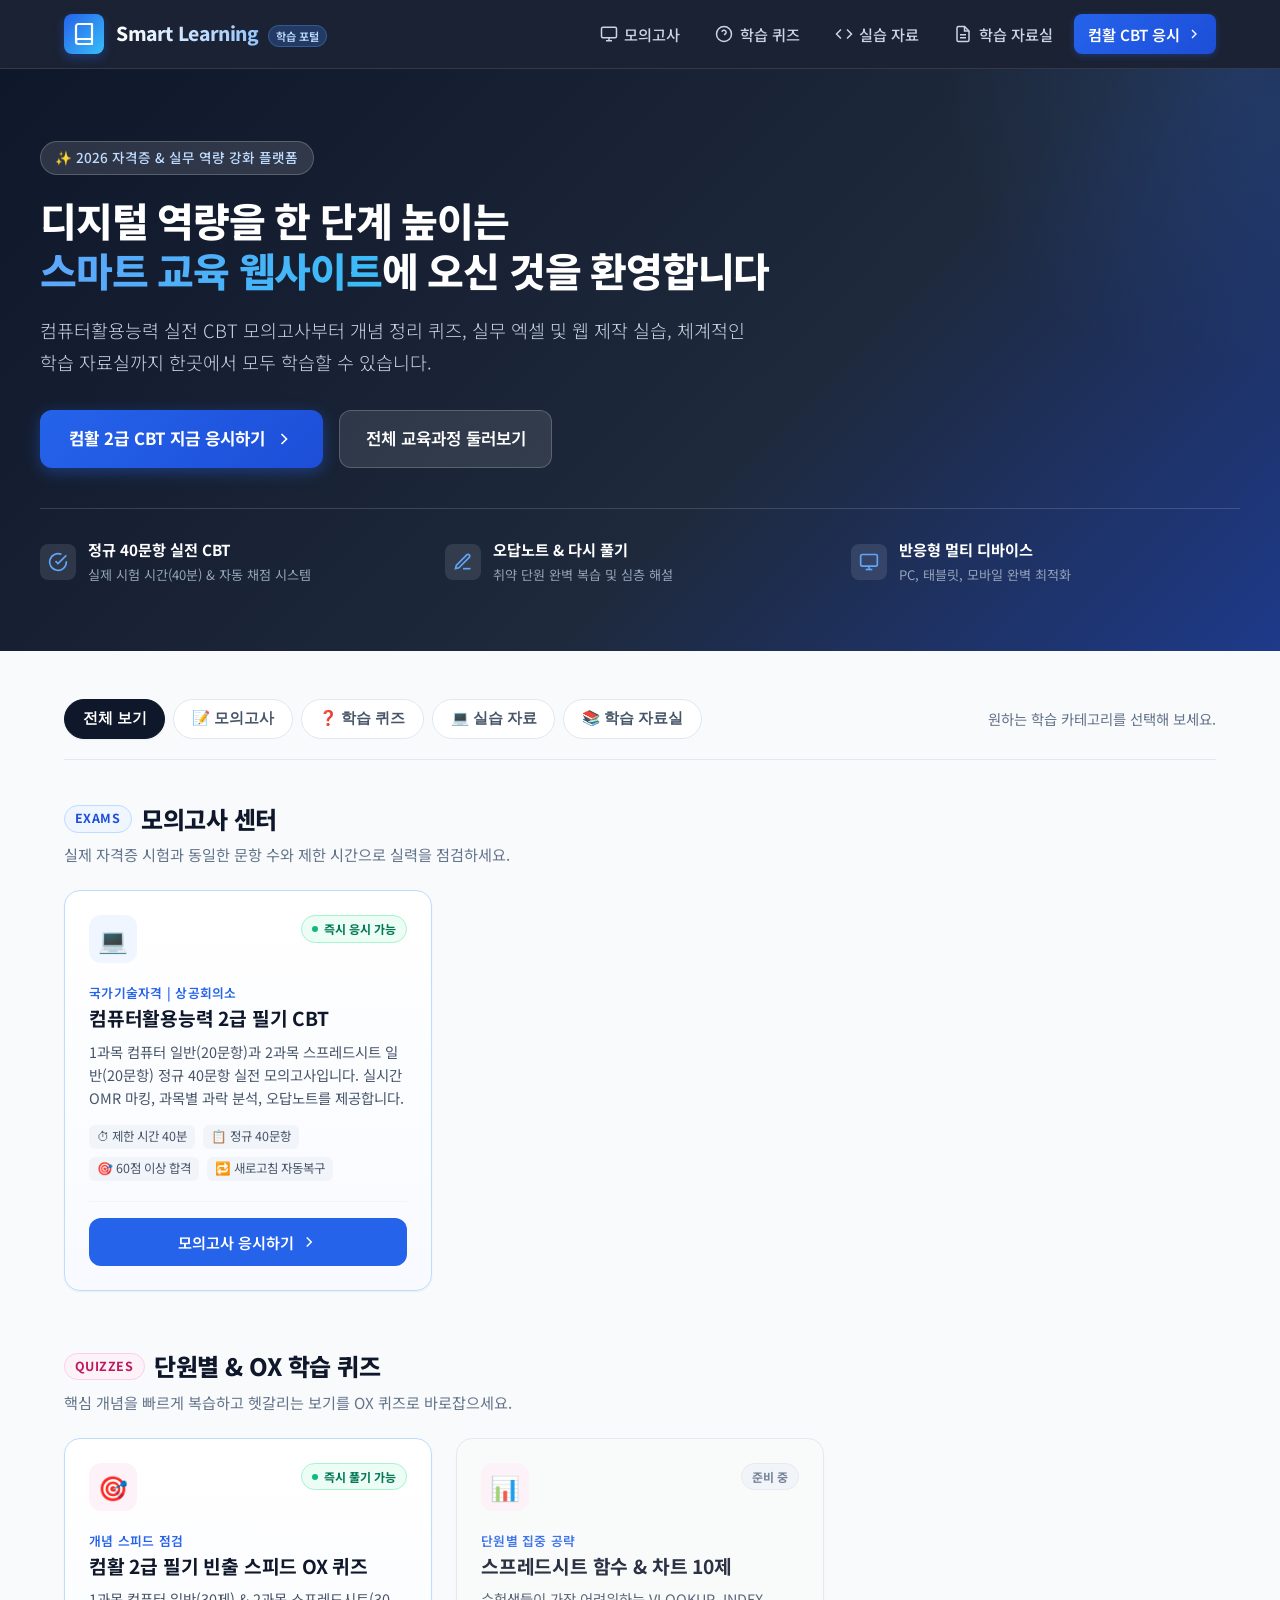
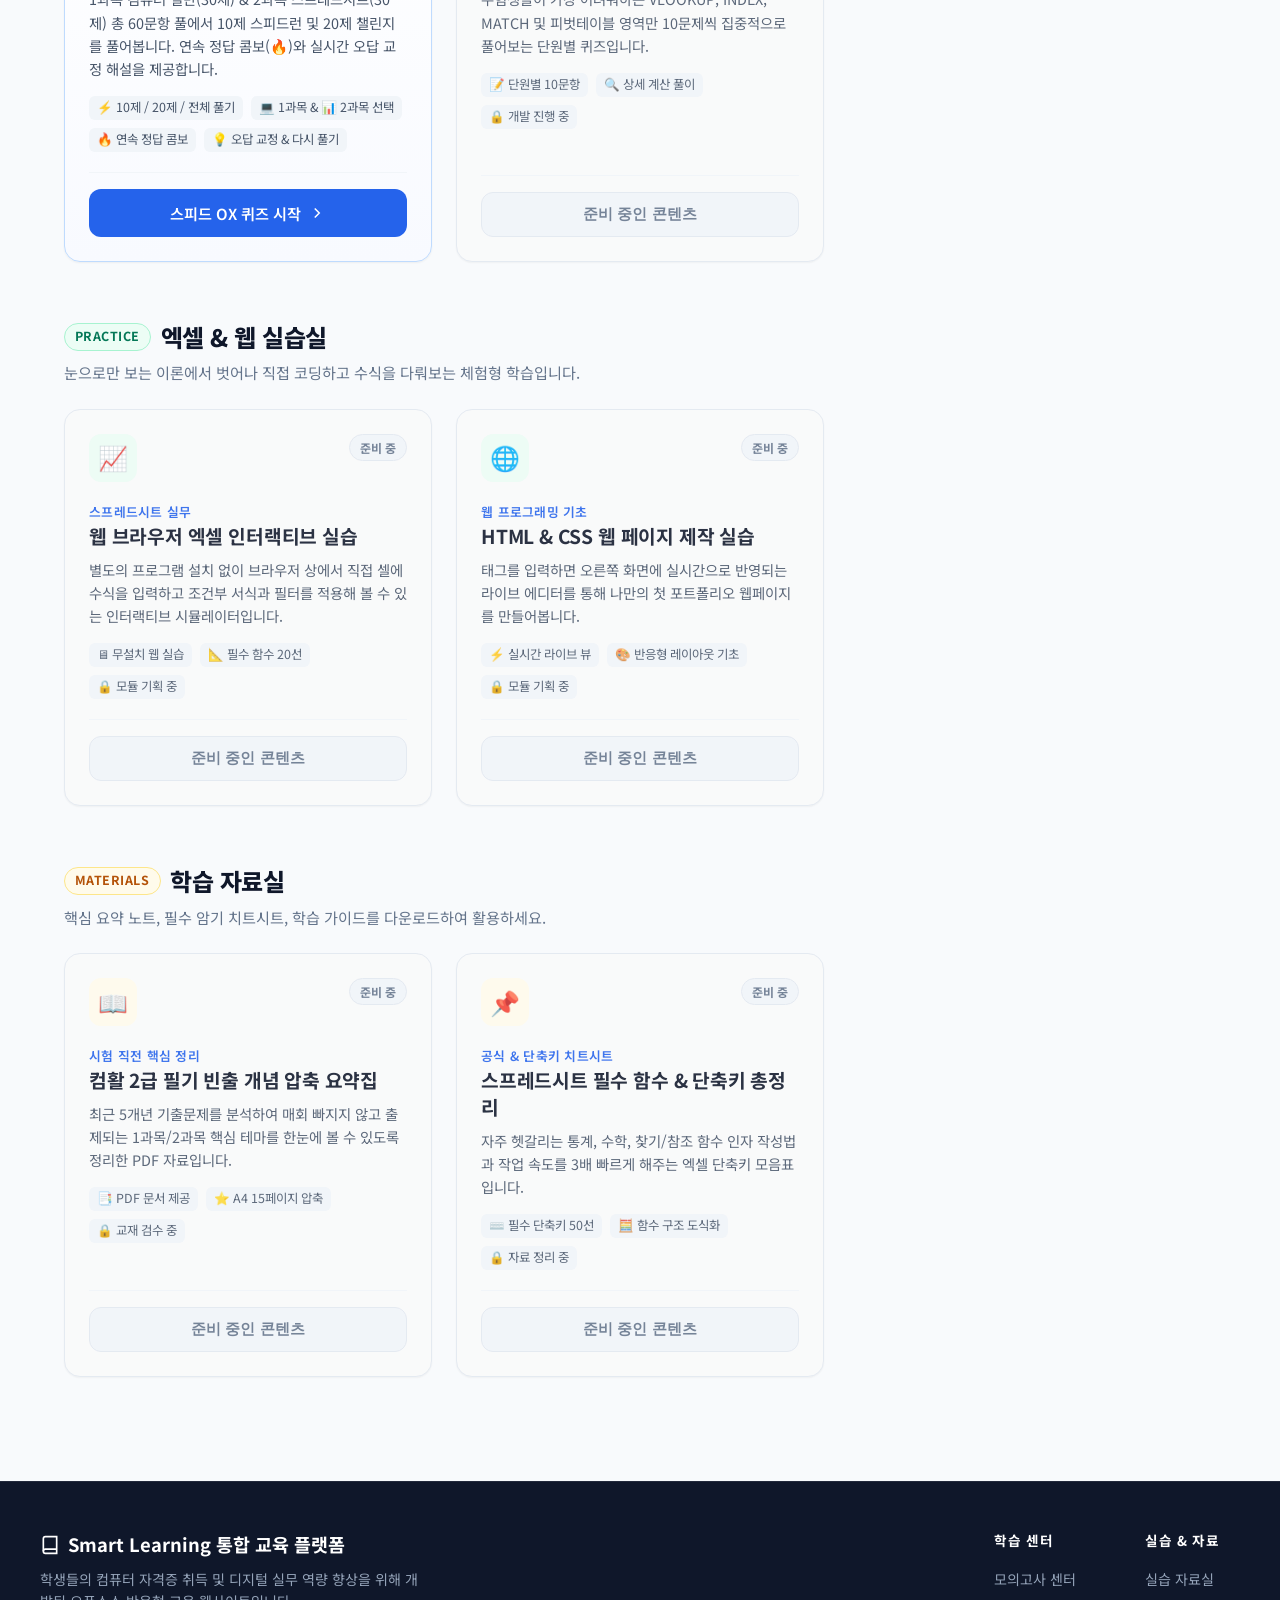
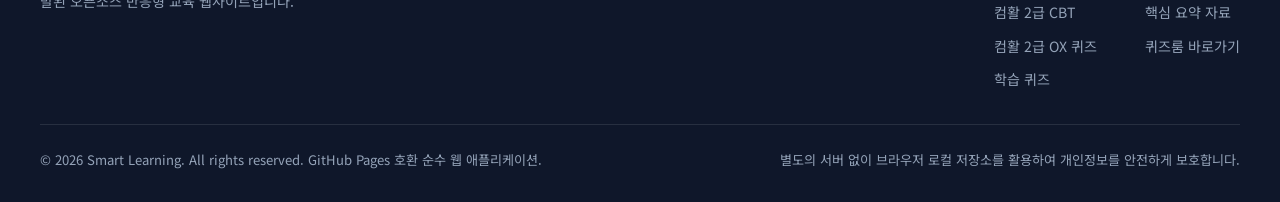
==== commit d4097589: "Add files via upload" ====
--- a/index.html
+++ b/index.html
@@ -278,33 +278,37 @@
       </div>
 
       <div class="cards-grid">
-        <!-- [준비 중] 컴퓨터일반 OX 퀴즈 -->
-        <article class="learning-card pending-card">
+        <!-- [활성] 컴활 2급 필기 빈출 스피드 OX 퀴즈 카드 -->
+        <article class="learning-card active-card">
           <div>
             <div class="card-header-row">
               <div class="card-icon icon-pink">
                 🎯
               </div>
-              <span class="card-status-pill status-pending">준비 중</span>
+              <span class="card-status-pill status-active">즉시 풀기 가능</span>
             </div>
             <div class="card-body">
               <span class="card-subject">개념 스피드 점검</span>
-              <h3 class="card-title">컴활 1과목 컴퓨터 일반 OX 퀴즈</h3>
-              <p class="card-description">
-                하드웨어, 소프트웨어, 네트워크, 정보 보안 등 시험에 단골 출제되는 문장을 참/거짓으로 3초 만에 판별하는 스피드 퀴즈입니다.
-              </p>
-              <div class="card-meta-list">
-                <span class="meta-chip">⚡ 50문항 OX</span>
-                <span class="meta-chip">💡 즉시 정답 확인</span>
-                <span class="meta-chip">🔒 개발 진행 중</span>
-              </div>
-            </div>
-          </div>
-          <div class="card-footer">
-            <button type="button" class="btn-card-pending" data-pending="true"
-              data-content-title="컴활 1과목 컴퓨터 일반 OX 퀴즈">
-              <span>준비 중인 콘텐츠</span>
-            </button>
+              <h3 class="card-title">컴활 2급 필기 빈출 스피드 OX 퀴즈</h3>
+              <p class="card-description">
+                1과목 컴퓨터 일반(30제) & 2과목 스프레드시트(30제) 총 60문항 풀에서 10제 스피드런 및 20제 챌린지를 풀어봅니다.
+                연속 정답 콤보(🔥)와 실시간 오답 교정 해설을 제공합니다.
+              </p>
+              <div class="card-meta-list">
+                <span class="meta-chip">⚡ 10제 / 20제 / 전체 풀기</span>
+                <span class="meta-chip">💻 1과목 & 📊 2과목 선택</span>
+                <span class="meta-chip">🔥 연속 정답 콤보</span>
+                <span class="meta-chip">💡 오답 교정 & 다시 풀기</span>
+              </div>
+            </div>
+          </div>
+          <div class="card-footer">
+            <a href="./quizzes/ox/index.html" class="btn-card-start">
+              <span>스피드 OX 퀴즈 시작</span>
+              <svg width="18" height="18" viewBox="0 0 24 24" fill="none" stroke="currentColor" stroke-width="2">
+                <polyline points="9 18 15 12 9 6"></polyline>
+              </svg>
+            </a>
           </div>
         </article>
 
@@ -540,6 +544,7 @@
             <ul class="footer-links">
               <li><a href="#exams" class="footer-link">모의고사 센터</a></li>
               <li><a href="./exams/com2-cbt/index.html" class="footer-link">컴활 2급 CBT</a></li>
+              <li><a href="./quizzes/ox/index.html" class="footer-link">컴활 2급 OX 퀴즈</a></li>
               <li><a href="#quizzes" class="footer-link">학습 퀴즈</a></li>
             </ul>
           </div>
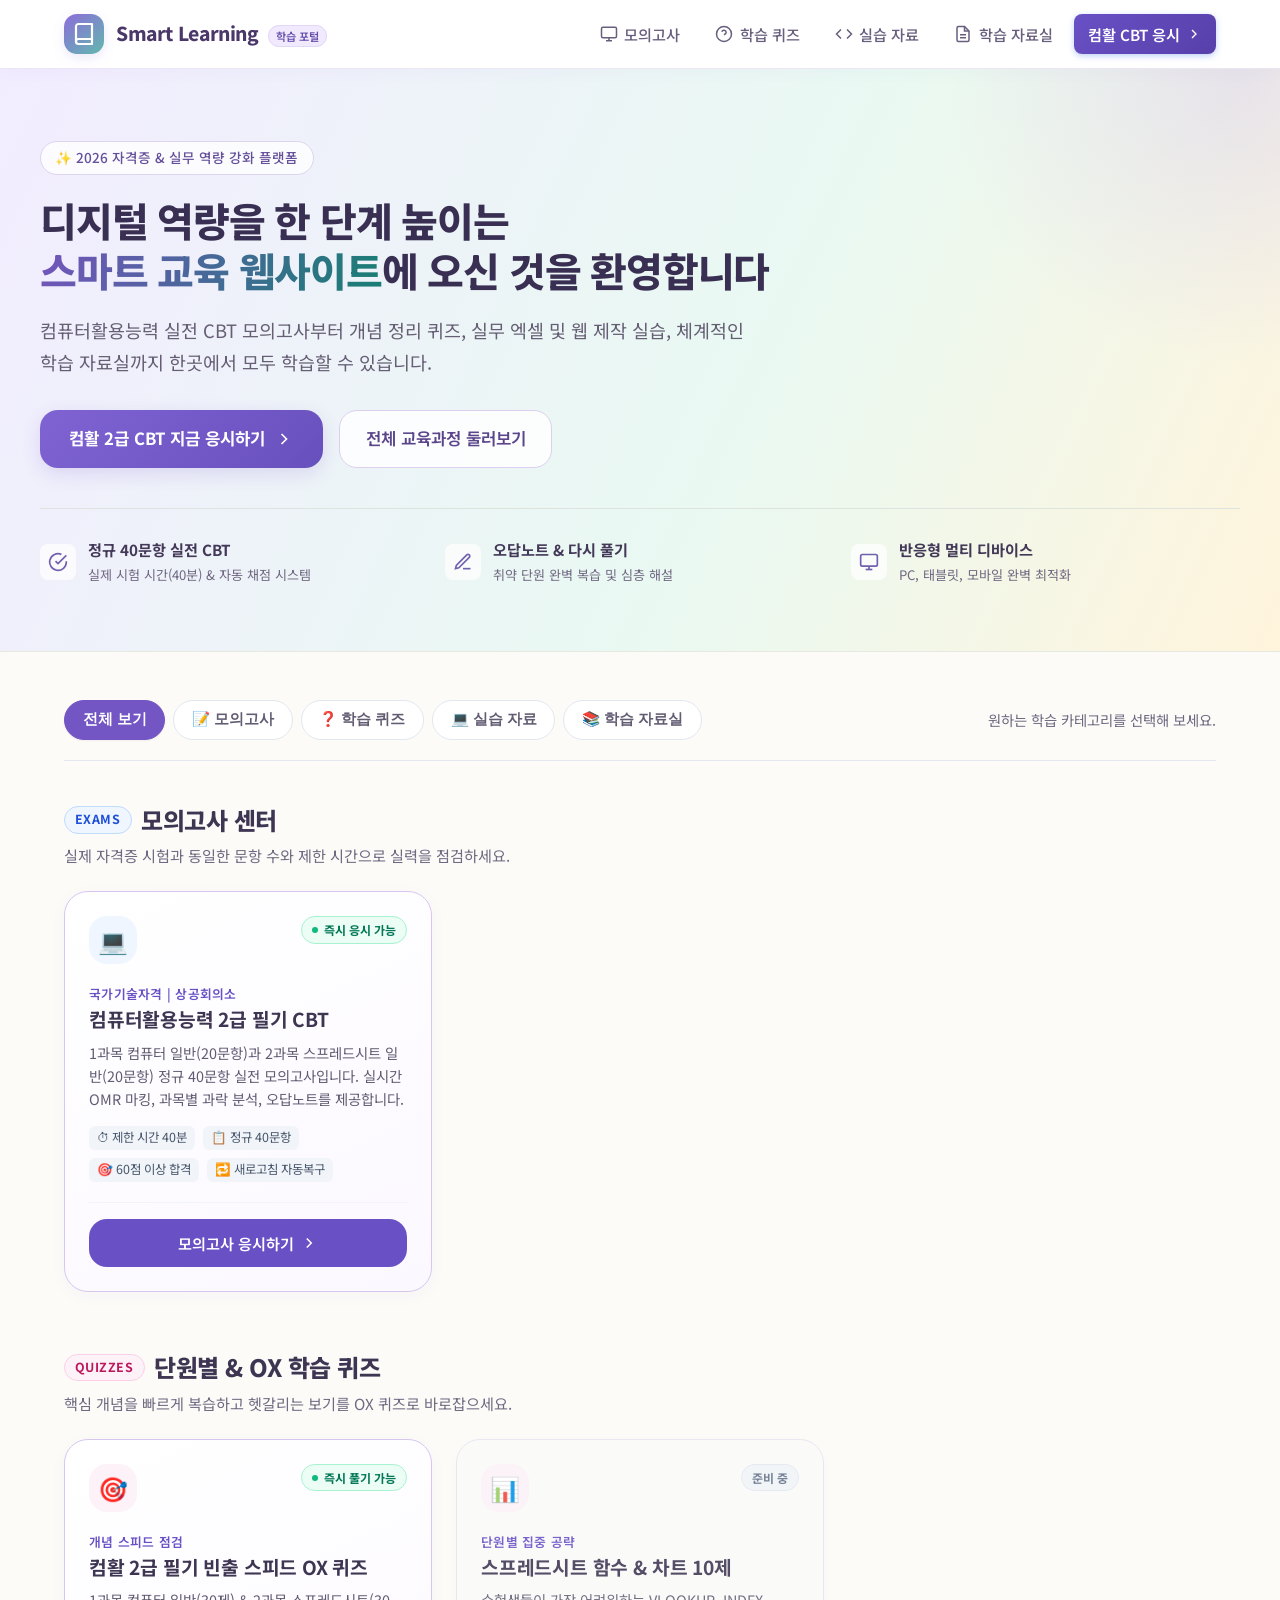
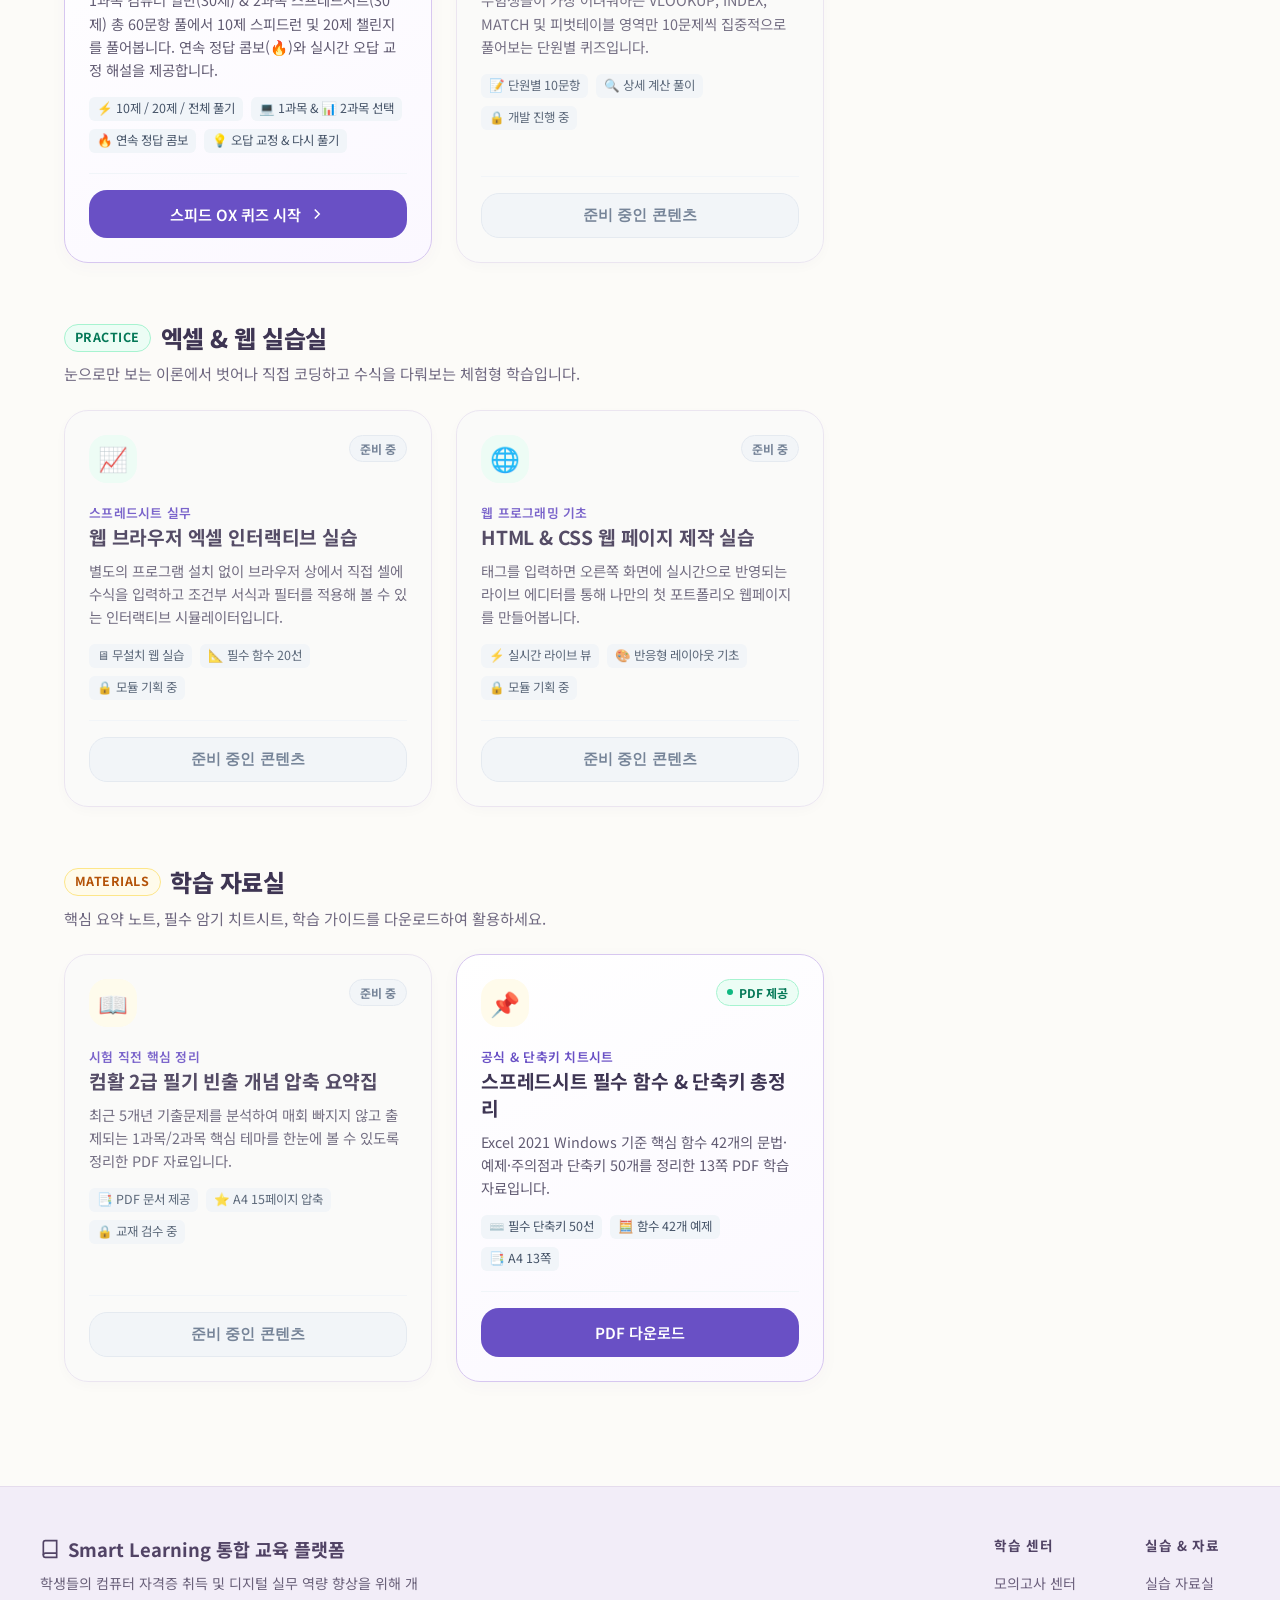
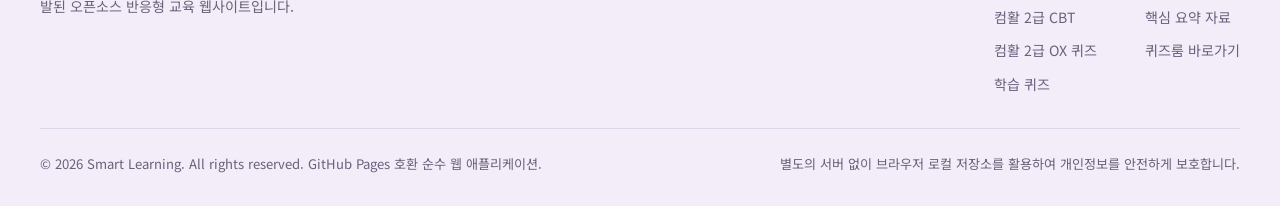
==== commit 02d22085: "Add files via upload" ====
--- a/index.html
+++ b/index.html
@@ -467,32 +467,32 @@
         </article>
 
         <!-- [준비 중] 엑셀 함수 치트시트 -->
-        <article class="learning-card pending-card">
+        <article class="learning-card active-card">
           <div>
             <div class="card-header-row">
               <div class="card-icon icon-amber">
                 📌
               </div>
-              <span class="card-status-pill status-pending">준비 중</span>
+              <span class="card-status-pill status-active">PDF 제공</span>
             </div>
             <div class="card-body">
               <span class="card-subject">공식 & 단축키 치트시트</span>
               <h3 class="card-title">스프레드시트 필수 함수 & 단축키 총정리</h3>
               <p class="card-description">
-                자주 헷갈리는 통계, 수학, 찾기/참조 함수 인자 작성법과 작업 속도를 3배 빠르게 해주는 엑셀 단축키 모음표입니다.
+                Excel 2021 Windows 기준 핵심 함수 42개의 문법·예제·주의점과 단축키 50개를 정리한 13쪽 PDF 학습자료입니다.
               </p>
               <div class="card-meta-list">
                 <span class="meta-chip">⌨️ 필수 단축키 50선</span>
-                <span class="meta-chip">🧮 함수 구조 도식화</span>
-                <span class="meta-chip">🔒 자료 정리 중</span>
-              </div>
-            </div>
-          </div>
-          <div class="card-footer">
-            <button type="button" class="btn-card-pending" data-pending="true"
-              data-content-title="스프레드시트 필수 함수 & 단축키 총정리">
-              <span>준비 중인 콘텐츠</span>
-            </button>
+                <span class="meta-chip">🧮 함수 42개 예제</span>
+                <span class="meta-chip">📑 A4 13쪽</span>
+              </div>
+            </div>
+          </div>
+          <div class="card-footer">
+            <a class="btn-card-start" href="./materials/files/excel_functions_shortcuts_2021.pdf"
+              download="스프레드시트_함수_단축키_2021.pdf">
+              <span>PDF 다운로드</span>
+            </a>
           </div>
         </article>
       </div>
--- a/assets/css/main.css
+++ b/assets/css/main.css
@@ -1017,3 +1017,59 @@
   }
 }
 
+
+/* 밝은 학습실 테마: 라벤더 · 민트 · 크림 */
+:root {
+  --primary-50: #f5f1ff; --primary-100: #e9e1ff; --primary-200: #d6c8fa;
+  --primary-500: #8067db; --primary-600: #6950c5; --primary-700: #5740aa;
+  --primary-800: #493589; --primary-900: #392967;
+  --text-primary: #332d48; --text-secondary: #625c73; --text-muted: #706981;
+  --bg-body: #fcfbf8; --bg-card: #fff;
+  --radius-lg: 18px; --radius-xl: 24px;
+  --shadow-md: 0 6px 22px rgba(83, 65, 119, .07);
+  --shadow-lg: 0 12px 32px rgba(83, 65, 119, .10);
+}
+body { background: #fcfbf8; }
+.site-header { background: rgba(255,255,255,.96); color: #41365b; border-bottom: 1px solid #ebe5f4; box-shadow: 0 3px 16px #6950c508; }
+.brand-icon { background: linear-gradient(140deg,#8c6cda,#62b9ae); box-shadow: 0 4px 12px #8067db25; border-radius: 13px; }
+.brand-title { background: none; -webkit-text-fill-color: #493869; color: #493869; }
+.brand-badge { color: #6750ab; background: #f1eaff; border-color: #e2d7f7; }
+.nav-link { color: #685e7d; }
+.nav-link:hover, .nav-link.active { background: #f3edff; color: #5e43af; }
+.nav-link.nav-cta { color: #fff; }
+.mobile-menu-btn { color: #5d4d79; }
+.mobile-nav-drawer { background: #fff; border-color: #ece5f5; }
+.mobile-nav-link { color: #55476b; }
+.mobile-nav-link:hover { background: #f4efff; }
+.hero-section, .subpage-hero { background: linear-gradient(115deg,#f2ecff 0%,#e9f9f2 58%,#fff4dc 100%); color: #352c4d; border-bottom: 1px solid #e6e9df; }
+.hero-section::after { background: radial-gradient(circle,#c7b6f34d 0%,transparent 68%); }
+.hero-pill { background: #ffffffc7; color: #65509b; border-color: #ddd5ed; }
+.hero-title { color: #392f52; }
+.hero-title .highlight { background: linear-gradient(110deg,#7454bc,#187e73); -webkit-background-clip: text; -webkit-text-fill-color: transparent; }
+.hero-desc { color: #655e74; font-weight: 400; }
+.btn-primary-hero { background: linear-gradient(135deg,#8063d3,#6750bd); box-shadow: 0 6px 18px #7552c72b; }
+.btn-primary-hero:hover { background: #6044b4; }
+.btn-secondary-hero { background: #ffffffdc; color: #5b468c; border-color: #dcd0f0; }
+.btn-secondary-hero:hover { background: #fff; border-color: #a48bcf; }
+.hero-features { border-top-color: #dce4dd; }
+.feature-item { color: #625875; }
+.feature-icon-wrapper { background: #ffffffbe; color: #7160b0; }
+.feature-text strong { color: #433858; }
+.feature-text span { color: #706781; }
+.filter-btn.active { background: #7356c4; border-color: #7356c4; }
+.learning-card { border-color: #e9e3f0; box-shadow: 0 4px 18px #59427908; }
+.learning-card.active-card { border-color: #d7c7f0; background: linear-gradient(155deg,#fff,#fbf8ff); }
+.learning-card.active-card:hover { border-color: #a88bd7; box-shadow: 0 12px 28px #7454bc1a; }
+.section-title, .card-title { color: #3e3553; }
+.subpage-back { color: #685098; }
+.subpage-back:hover { color: #4b327e; }
+.site-footer { background: #f2edf8; color: #6a617a; border-top: 1px solid #e5dced; }
+.footer-top { border-bottom-color: #ded5e8; }
+.footer-brand-title, .footer-col-title { color: #514365; }
+.footer-link { color: #6c607d; }
+.footer-link:hover { color: #6043a3; }
+button:focus-visible, a:focus-visible { outline: 3px solid #9d81d7; outline-offset: 3px; }
+@media (prefers-reduced-motion: reduce) {
+  html { scroll-behavior: auto; }
+  *, *::before, *::after { transition-duration: .01ms !important; animation-duration: .01ms !important; animation-iteration-count: 1 !important; }
+}
